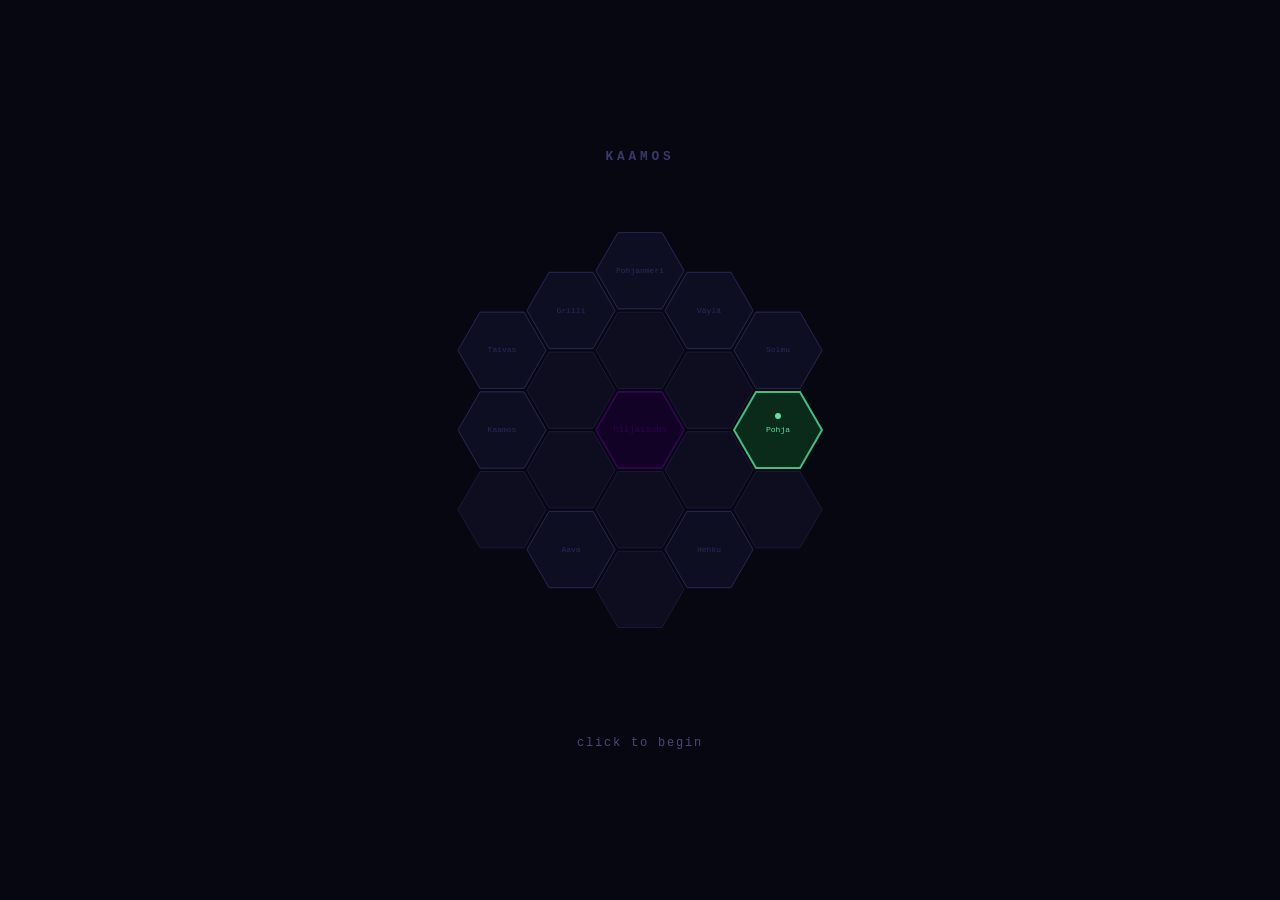
==== mvp.html @ 382fee03 "z80 wtf" ====
<!DOCTYPE html>
<html lang="en">
<head>
<meta charset="UTF-8">
<meta name="viewport" content="width=device-width, initial-scale=1.0">
<title>Kaamos — MVP</title>
<style>
  * { box-sizing: border-box; margin: 0; padding: 0; }

  body {
    background: #070711;
    color: #a0a0c0;
    font-family: 'Courier New', monospace;
    display: flex;
    flex-direction: column;
    align-items: center;
    justify-content: center;
    min-height: 100vh;
    gap: 1rem;
    padding: 1rem;
  }

  h1 {
    color: #3a3a6a;
    font-size: 0.8rem;
    letter-spacing: 0.3em;
    text-transform: uppercase;
  }

  canvas {
    display: block;
    cursor: pointer;
  }

  canvas.watching {
    cursor: default;
  }

  #status {
    font-size: 0.75rem;
    color: #4a4a7a;
    letter-spacing: 0.15em;
    min-height: 1.2em;
    text-align: center;
  }

  #sequence-display {
    display: flex;
    gap: 0.4rem;
    min-height: 1.5rem;
    align-items: center;
  }

  .token {
    width: 10px;
    height: 10px;
    border-radius: 50%;
    background: #2a2a5a;
    border: 1px solid #3a3a7a;
  }

  .token.lit {
    background: #6060ff;
    border-color: #8080ff;
    box-shadow: 0 0 6px #6060ff;
  }
</style>
</head>
<body>

<h1>kaamos</h1>
<canvas id="grid" width="500" height="500"></canvas>
<div id="sequence-display"></div>
<div id="status">initializing</div>

<script>
// ─── HEX MATH (cube coordinates) ───────────────────────────────────────────

const HEX_DIRECTIONS = [
  {q:1,r:-1,s:0}, {q:1,r:0,s:-1}, {q:0,r:1,s:-1},
  {q:-1,r:1,s:0}, {q:-1,r:0,s:1}, {q:0,r:-1,s:1}
];

function hexAdd(a, b) { return {q:a.q+b.q, r:a.r+b.r, s:a.s+b.s}; }
function hexDistance(a, b) {
  return Math.max(Math.abs(a.q-b.q), Math.abs(a.r-b.r), Math.abs(a.s-b.s));
}
function hexKey(h) { return `${h.q},${h.r},${h.s}`; }

// cube → pixel (flat-top)
function hexToPixel(h, size, origin) {
  const x = size * (3/2 * h.q);
  const y = size * (Math.sqrt(3)/2 * h.q + Math.sqrt(3) * h.r);
  return { x: origin.x + x, y: origin.y + y };
}

// pixel → cube (flat-top)
function pixelToHex(px, py, size, origin) {
  const x = (px - origin.x) / size;
  const y = (py - origin.y) / size;
  const q = (2/3) * x;
  const r = (-1/3) * x + (Math.sqrt(3)/3) * y;
  const s = -q - r;
  return hexRound({q, r, s});
}

function hexRound(h) {
  let q = Math.round(h.q), r = Math.round(h.r), s = Math.round(h.s);
  const dq = Math.abs(q - h.q), dr = Math.abs(r - h.r), ds = Math.abs(s - h.s);
  if (dq > dr && dq > ds) q = -r - s;
  else if (dr > ds) r = -q - s;
  else s = -q - r;
  return {q, r, s};
}

function hexNeighbors(h) {
  return HEX_DIRECTIONS.map(d => hexAdd(h, d));
}

// ─── PATHFINDING (BFS) ─────────────────────────────────────────────────────

function bfsPath(start, end, validHexes) {
  const startKey = hexKey(start);
  const endKey = hexKey(end);
  if (startKey === endKey) return [start];

  const queue = [[start]];
  const visited = new Set([startKey]);

  while (queue.length > 0) {
    const path = queue.shift();
    const current = path[path.length - 1];
    for (const neighbor of hexNeighbors(current)) {
      const nKey = hexKey(neighbor);
      if (nKey === endKey) return [...path, neighbor];
      if (!visited.has(nKey) && validHexes.has(nKey)) {
        visited.add(nKey);
        queue.push([...path, neighbor]);
      }
    }
  }
  return [start, end]; // fallback — direct if grid fails
}

// ─── MAP DEFINITION ────────────────────────────────────────────────────────

// Hiljaisuus at center (0,0,0)
// Stations within radius 2
const HILJAISUUS = {q:0, r:0, s:0};

const STATION_NAMES = [
  'Pohja', 'Väylä', 'Grilli', 'Kaamos', 'Aava', 'Hehku',
  'Solmu', 'Pohjanmeri', 'Taivas'
];

// Place stations at specific hexes around center
const STATION_HEXES = [
  {q:2,  r:-1, s:-1},
  {q:1,  r:-2, s:1},
  {q:-1, r:-1, s:2},
  {q:-2, r:1,  s:1},
  {q:-1, r:2,  s:-1},
  {q:1,  r:1,  s:-2},
  {q:2,  r:-2, s:0},
  {q:0,  r:-2, s:2},
  {q:-2, r:0,  s:2},
];

// Build station map
const stations = {};
STATION_HEXES.forEach((hex, i) => {
  const key = hexKey(hex);
  stations[key] = {
    hex,
    name: STATION_NAMES[i],
    index: i
  };
});

const stationList = Object.values(stations);

// All hexes to render (stations + boss + filler ring)
const allHexes = new Set();
allHexes.add(hexKey(HILJAISUUS));
stationList.forEach(s => allHexes.add(hexKey(s.hex)));

// Add intermediate hexes for visual density (radius 2 grid)
for (let q = -2; q <= 2; q++) {
  for (let r = -2; r <= 2; r++) {
    const s = -q - r;
    if (Math.abs(s) <= 2) allHexes.add(hexKey({q,r,s}));
  }
}

// ─── STATE ─────────────────────────────────────────────────────────────────

const STATE = {
  phase: 'idle',          // idle | boss_pointing | player_input | result
  bossSequence: [],       // array of station indices the boss is showing
  bossStep: 0,            // current step in boss animation
  highlightedHex: null,   // currently lit hex (boss animation)
  pathTrail: [],          // accumulated hex traces (q,r,s) for spirograph
  tokens: [],             // earned tokens
};

// Player hex (starts at a random station)
let playerStation = stationList[Math.floor(Math.random() * stationList.length)];

// ─── CANVAS ────────────────────────────────────────────────────────────────

const canvas = document.getElementById('grid');
const ctx = canvas.getContext('2d');
const W = canvas.width, H = canvas.height;
const ORIGIN = { x: W/2, y: H/2 };
const HEX_SIZE = 46;

// ─── DRAW ──────────────────────────────────────────────────────────────────

function hexCorners(center, size) {
  const corners = [];
  for (let i = 0; i < 6; i++) {
    const angle = Math.PI / 180 * (60 * i); // flat-top
    corners.push({
      x: center.x + size * Math.cos(angle),
      y: center.y + size * Math.sin(angle)
    });
  }
  return corners;
}

function drawHex(hex, opts = {}) {
  const center = hexToPixel(hex, HEX_SIZE, ORIGIN);
  const corners = hexCorners(center, HEX_SIZE - 2);

  ctx.beginPath();
  ctx.moveTo(corners[0].x, corners[0].y);
  for (let i = 1; i < 6; i++) ctx.lineTo(corners[i].x, corners[i].y);
  ctx.closePath();

  ctx.fillStyle = opts.fill || '#0d0d1f';
  ctx.fill();
  ctx.strokeStyle = opts.stroke || '#1a1a3a';
  ctx.lineWidth = opts.lineWidth || 1;
  ctx.stroke();
}

function drawTrail() {
  if (STATE.pathTrail.length < 2) return;
  ctx.save();
  for (let i = 1; i < STATE.pathTrail.length; i++) {
    const a = hexToPixel(STATE.pathTrail[i-1], HEX_SIZE, ORIGIN);
    const b = hexToPixel(STATE.pathTrail[i], HEX_SIZE, ORIGIN);
    const alpha = Math.min(1, 0.1 + (i / STATE.pathTrail.length) * 0.5);
    ctx.strokeStyle = `rgba(60, 60, 180, ${alpha})`;
    ctx.lineWidth = 1.5;
    ctx.beginPath();
    ctx.moveTo(a.x, a.y);
    ctx.lineTo(b.x, b.y);
    ctx.stroke();
  }
  ctx.restore();
}

function render() {
  ctx.clearRect(0, 0, W, H);

  // Draw all background hexes
  allHexes.forEach(key => {
    const parts = key.split(',').map(Number);
    const hex = {q:parts[0], r:parts[1], s:parts[2]};
    drawHex(hex);
  });

  // Draw trail
  drawTrail();

  // Draw Hiljaisuus (boss hex)
  const bossPulse = 0.5 + 0.5 * Math.sin(Date.now() / 800);
  drawHex(HILJAISUUS, {
    fill: `rgba(20, 0, 40, ${0.8 + bossPulse * 0.2})`,
    stroke: `rgba(80, 0, 120, ${0.4 + bossPulse * 0.6})`,
    lineWidth: 2
  });

  // Boss label
  const bossCenter = hexToPixel(HILJAISUUS, HEX_SIZE, ORIGIN);
  ctx.fillStyle = `rgba(100, 0, 160, ${0.3 + bossPulse * 0.5})`;
  ctx.font = '9px Courier New';
  ctx.textAlign = 'center';
  ctx.textBaseline = 'middle';
  ctx.fillText('hiljaisuus', bossCenter.x, bossCenter.y);

  // Draw stations
  stationList.forEach(s => {
    const isHighlighted = STATE.highlightedHex &&
      hexKey(STATE.highlightedHex) === hexKey(s.hex);
    const isPlayer = hexKey(playerStation.hex) === hexKey(s.hex);

    let fill = '#0e0e22';
    let stroke = '#252550';
    let labelColor = '#2a2a5a';

    if (isHighlighted) {
      // Boss pointing — violet. Means: watch, not click.
      fill = '#1a0a30';
      stroke = '#9040c0';
      labelColor = '#c080ff';
    }
    if (isPlayer) {
      fill = '#0a2a1a';
      stroke = '#40c080';
      labelColor = '#60e0a0';
    }
    if (isHighlighted && isPlayer) {
      fill = '#1a0a30';
      stroke = '#9040c0';
      labelColor = '#c080ff';
    }

    drawHex(s.hex, { fill, stroke, lineWidth: isHighlighted || isPlayer ? 2 : 1 });

    const center = hexToPixel(s.hex, HEX_SIZE, ORIGIN);
    ctx.fillStyle = labelColor;
    ctx.font = '8px Courier New';
    ctx.textAlign = 'center';
    ctx.textBaseline = 'middle';
    ctx.fillText(s.name, center.x, center.y);

    // Player dot
    if (isPlayer) {
      ctx.beginPath();
      ctx.arc(center.x, center.y - 14, 3, 0, Math.PI * 2);
      ctx.fillStyle = '#60e0a0';
      ctx.fill();
    }
  });
}

// ─── SEQUENCE DISPLAY ──────────────────────────────────────────────────────

function updateSequenceDisplay() {
  const el = document.getElementById('sequence-display');
  el.innerHTML = '';
  STATE.bossSequence.forEach((_, i) => {
    const dot = document.createElement('div');
    dot.className = 'token' + (i < STATE.bossStep ? ' lit' : '');
    el.appendChild(dot);
  });
}

// ─── STATUS ────────────────────────────────────────────────────────────────

function setStatus(msg) {
  document.getElementById('status').textContent = msg;
}

// ─── BOSS SEQUENCE GENERATION ──────────────────────────────────────────────

function generateSequence(length) {
  const seq = [];
  let last = -1;
  for (let i = 0; i < length; i++) {
    let pick;
    do { pick = Math.floor(Math.random() * stationList.length); }
    while (pick === last);
    seq.push(pick);
    last = pick;
  }
  return seq;
}

// ─── BOSS ANIMATION ────────────────────────────────────────────────────────

function runBossSequence() {
  STATE.phase = 'boss_pointing';
  STATE.bossStep = 0;
  canvas.classList.add('watching');
  setStatus('watch — the silence speaks');

  // Build the full path: Hiljaisuus → station[0] → station[1] → ...
  // Each leg is a BFS path through the hex grid.
  const legs = [];
  let cursor = HILJAISUUS;
  for (const stationIdx of STATE.bossSequence) {
    const dest = stationList[stationIdx].hex;
    const leg = bfsPath(cursor, dest, allHexes);
    legs.push({ stationIdx, path: leg });
    cursor = dest;
  }

  // Flatten into a sequence of { hex, isStation, stationIdx } steps
  const steps = [];
  legs.forEach(({ stationIdx, path }) => {
    path.forEach((hex, i) => {
      const atDest = i === path.length - 1;
      steps.push({ hex, isStation: atDest, stationIdx: atDest ? stationIdx : null });
    });
  });

  let stepIdx = 0;

  const advance = () => {
    if (stepIdx >= steps.length) {
      STATE.highlightedHex = null;
      STATE.bossStep = STATE.bossSequence.length; // mark all shown
      STATE.phase = 'player_input';
      canvas.classList.remove('watching');
      setStatus('your turn — click stations in order');
      STATE.bossStep = 0;
      updateSequenceDisplay();
      return;
    }

    const { hex, isStation, stationIdx } = steps[stepIdx];
    STATE.highlightedHex = hex;
    STATE.pathTrail.push({...hex});

    if (isStation) {
      STATE.bossStep++;
      updateSequenceDisplay();
      // Pause longer at station destinations so player can register them
      stepIdx++;
      setTimeout(() => {
        STATE.highlightedHex = null;
        setTimeout(advance, 200);
      }, 600);
    } else {
      // Brief flash on transit hexes
      stepIdx++;
      setTimeout(() => {
        STATE.highlightedHex = null;
        setTimeout(advance, 60);
      }, 180);
    }
  };

  setTimeout(advance, 600);
}

// ─── PLAYER INPUT ──────────────────────────────────────────────────────────

let playerInputStep = 0;

canvas.addEventListener('click', e => {
  if (STATE.phase !== 'player_input') return;

  const rect = canvas.getBoundingClientRect();
  const px = (e.clientX - rect.left) * (W / rect.width);
  const py = (e.clientY - rect.top) * (H / rect.height);
  const clicked = pixelToHex(px, py, HEX_SIZE, ORIGIN);
  const key = hexKey(clicked);

  if (stations[key]) {
    const stationIdx = stations[key].index;
    const expected = STATE.bossSequence[playerInputStep];

    if (stationIdx === expected) {
      playerStation = stationList[stationIdx];
      playerInputStep++;
      STATE.highlightedHex = clicked;
      setTimeout(() => { STATE.highlightedHex = null; }, 300);

      if (playerInputStep >= STATE.bossSequence.length) {
        playerInputStep = 0;
        STATE.phase = 'result';

        // Earn token
        STATE.tokens.push(STATE.bossSequence.slice());
        setStatus(`sequence complete — token earned (${STATE.tokens.length} total)`);

        setTimeout(nextRound, 1800);
      }
    } else {
      // Wrong
      playerInputStep = 0;
      STATE.phase = 'result';
      setStatus('wrong station — the silence resets');
      setTimeout(nextRound, 1500);
    }
  }
});

// ─── ROUNDS ────────────────────────────────────────────────────────────────

let roundNumber = 0;

function nextRound() {
  roundNumber++;
  const length = Math.min(roundNumber + 1, 8);
  STATE.bossSequence = generateSequence(length);
  STATE.bossStep = 0;
  updateSequenceDisplay();
  runBossSequence();
}

// ─── LOOP ──────────────────────────────────────────────────────────────────

function loop() {
  render();
  requestAnimationFrame(loop);
}

// ─── INIT ──────────────────────────────────────────────────────────────────

setStatus('click to begin');
STATE.phase = 'idle';
loop();

canvas.addEventListener('click', function startOnce() {
  if (STATE.phase === 'idle') {
    canvas.removeEventListener('click', startOnce);
    nextRound();
  }
}, { once: false });

</script>
</body>
</html>
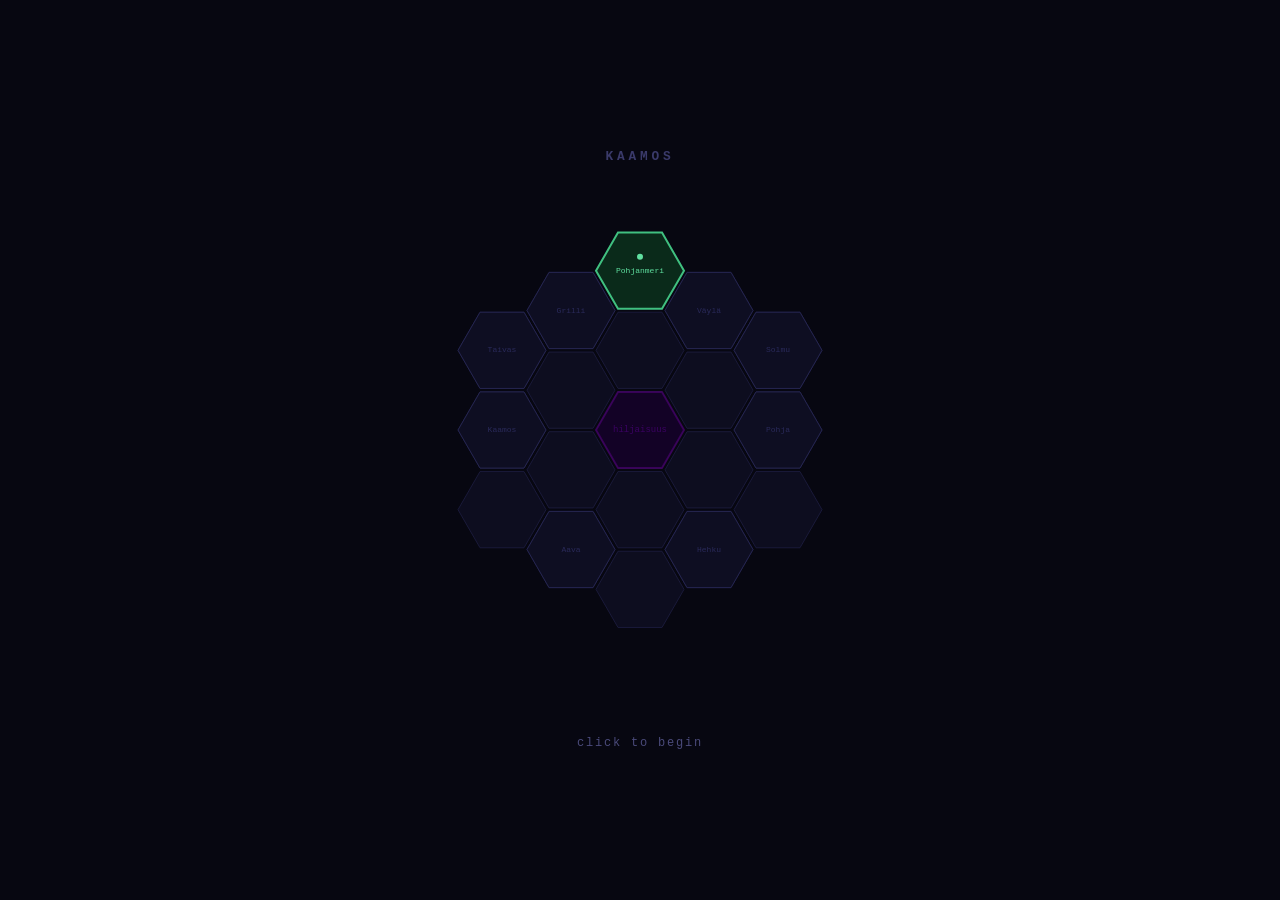
==== commit c28247cd: "os9 notes" ====
--- a/mvp.html
+++ b/mvp.html
@@ -1,518 +1,518 @@
-<!DOCTYPE html>
-<html lang="en">
-<head>
-<meta charset="UTF-8">
-<meta name="viewport" content="width=device-width, initial-scale=1.0">
-<title>Kaamos — MVP</title>
-<style>
-  * { box-sizing: border-box; margin: 0; padding: 0; }
-
-  body {
-    background: #070711;
-    color: #a0a0c0;
-    font-family: 'Courier New', monospace;
-    display: flex;
-    flex-direction: column;
-    align-items: center;
-    justify-content: center;
-    min-height: 100vh;
-    gap: 1rem;
-    padding: 1rem;
-  }
-
-  h1 {
-    color: #3a3a6a;
-    font-size: 0.8rem;
-    letter-spacing: 0.3em;
-    text-transform: uppercase;
-  }
-
-  canvas {
-    display: block;
-    cursor: pointer;
-  }
-
-  canvas.watching {
-    cursor: default;
-  }
-
-  #status {
-    font-size: 0.75rem;
-    color: #4a4a7a;
-    letter-spacing: 0.15em;
-    min-height: 1.2em;
-    text-align: center;
-  }
-
-  #sequence-display {
-    display: flex;
-    gap: 0.4rem;
-    min-height: 1.5rem;
-    align-items: center;
-  }
-
-  .token {
-    width: 10px;
-    height: 10px;
-    border-radius: 50%;
-    background: #2a2a5a;
-    border: 1px solid #3a3a7a;
-  }
-
-  .token.lit {
-    background: #6060ff;
-    border-color: #8080ff;
-    box-shadow: 0 0 6px #6060ff;
-  }
-</style>
-</head>
-<body>
-
-<h1>kaamos</h1>
-<canvas id="grid" width="500" height="500"></canvas>
-<div id="sequence-display"></div>
-<div id="status">initializing</div>
-
-<script>
-// ─── HEX MATH (cube coordinates) ───────────────────────────────────────────
-
-const HEX_DIRECTIONS = [
-  {q:1,r:-1,s:0}, {q:1,r:0,s:-1}, {q:0,r:1,s:-1},
-  {q:-1,r:1,s:0}, {q:-1,r:0,s:1}, {q:0,r:-1,s:1}
-];
-
-function hexAdd(a, b) { return {q:a.q+b.q, r:a.r+b.r, s:a.s+b.s}; }
-function hexDistance(a, b) {
-  return Math.max(Math.abs(a.q-b.q), Math.abs(a.r-b.r), Math.abs(a.s-b.s));
-}
-function hexKey(h) { return `${h.q},${h.r},${h.s}`; }
-
-// cube → pixel (flat-top)
-function hexToPixel(h, size, origin) {
-  const x = size * (3/2 * h.q);
-  const y = size * (Math.sqrt(3)/2 * h.q + Math.sqrt(3) * h.r);
-  return { x: origin.x + x, y: origin.y + y };
-}
-
-// pixel → cube (flat-top)
-function pixelToHex(px, py, size, origin) {
-  const x = (px - origin.x) / size;
-  const y = (py - origin.y) / size;
-  const q = (2/3) * x;
-  const r = (-1/3) * x + (Math.sqrt(3)/3) * y;
-  const s = -q - r;
-  return hexRound({q, r, s});
-}
-
-function hexRound(h) {
-  let q = Math.round(h.q), r = Math.round(h.r), s = Math.round(h.s);
-  const dq = Math.abs(q - h.q), dr = Math.abs(r - h.r), ds = Math.abs(s - h.s);
-  if (dq > dr && dq > ds) q = -r - s;
-  else if (dr > ds) r = -q - s;
-  else s = -q - r;
-  return {q, r, s};
-}
-
-function hexNeighbors(h) {
-  return HEX_DIRECTIONS.map(d => hexAdd(h, d));
-}
-
-// ─── PATHFINDING (BFS) ─────────────────────────────────────────────────────
-
-function bfsPath(start, end, validHexes) {
-  const startKey = hexKey(start);
-  const endKey = hexKey(end);
-  if (startKey === endKey) return [start];
-
-  const queue = [[start]];
-  const visited = new Set([startKey]);
-
-  while (queue.length > 0) {
-    const path = queue.shift();
-    const current = path[path.length - 1];
-    for (const neighbor of hexNeighbors(current)) {
-      const nKey = hexKey(neighbor);
-      if (nKey === endKey) return [...path, neighbor];
-      if (!visited.has(nKey) && validHexes.has(nKey)) {
-        visited.add(nKey);
-        queue.push([...path, neighbor]);
-      }
-    }
-  }
-  return [start, end]; // fallback — direct if grid fails
-}
-
-// ─── MAP DEFINITION ────────────────────────────────────────────────────────
-
-// Hiljaisuus at center (0,0,0)
-// Stations within radius 2
-const HILJAISUUS = {q:0, r:0, s:0};
-
-const STATION_NAMES = [
-  'Pohja', 'Väylä', 'Grilli', 'Kaamos', 'Aava', 'Hehku',
-  'Solmu', 'Pohjanmeri', 'Taivas'
-];
-
-// Place stations at specific hexes around center
-const STATION_HEXES = [
-  {q:2,  r:-1, s:-1},
-  {q:1,  r:-2, s:1},
-  {q:-1, r:-1, s:2},
-  {q:-2, r:1,  s:1},
-  {q:-1, r:2,  s:-1},
-  {q:1,  r:1,  s:-2},
-  {q:2,  r:-2, s:0},
-  {q:0,  r:-2, s:2},
-  {q:-2, r:0,  s:2},
-];
-
-// Build station map
-const stations = {};
-STATION_HEXES.forEach((hex, i) => {
-  const key = hexKey(hex);
-  stations[key] = {
-    hex,
-    name: STATION_NAMES[i],
-    index: i
-  };
-});
-
-const stationList = Object.values(stations);
-
-// All hexes to render (stations + boss + filler ring)
-const allHexes = new Set();
-allHexes.add(hexKey(HILJAISUUS));
-stationList.forEach(s => allHexes.add(hexKey(s.hex)));
-
-// Add intermediate hexes for visual density (radius 2 grid)
-for (let q = -2; q <= 2; q++) {
-  for (let r = -2; r <= 2; r++) {
-    const s = -q - r;
-    if (Math.abs(s) <= 2) allHexes.add(hexKey({q,r,s}));
-  }
-}
-
-// ─── STATE ─────────────────────────────────────────────────────────────────
-
-const STATE = {
-  phase: 'idle',          // idle | boss_pointing | player_input | result
-  bossSequence: [],       // array of station indices the boss is showing
-  bossStep: 0,            // current step in boss animation
-  highlightedHex: null,   // currently lit hex (boss animation)
-  pathTrail: [],          // accumulated hex traces (q,r,s) for spirograph
-  tokens: [],             // earned tokens
-};
-
-// Player hex (starts at a random station)
-let playerStation = stationList[Math.floor(Math.random() * stationList.length)];
-
-// ─── CANVAS ────────────────────────────────────────────────────────────────
-
-const canvas = document.getElementById('grid');
-const ctx = canvas.getContext('2d');
-const W = canvas.width, H = canvas.height;
-const ORIGIN = { x: W/2, y: H/2 };
-const HEX_SIZE = 46;
-
-// ─── DRAW ──────────────────────────────────────────────────────────────────
-
-function hexCorners(center, size) {
-  const corners = [];
-  for (let i = 0; i < 6; i++) {
-    const angle = Math.PI / 180 * (60 * i); // flat-top
-    corners.push({
-      x: center.x + size * Math.cos(angle),
-      y: center.y + size * Math.sin(angle)
-    });
-  }
-  return corners;
-}
-
-function drawHex(hex, opts = {}) {
-  const center = hexToPixel(hex, HEX_SIZE, ORIGIN);
-  const corners = hexCorners(center, HEX_SIZE - 2);
-
-  ctx.beginPath();
-  ctx.moveTo(corners[0].x, corners[0].y);
-  for (let i = 1; i < 6; i++) ctx.lineTo(corners[i].x, corners[i].y);
-  ctx.closePath();
-
-  ctx.fillStyle = opts.fill || '#0d0d1f';
-  ctx.fill();
-  ctx.strokeStyle = opts.stroke || '#1a1a3a';
-  ctx.lineWidth = opts.lineWidth || 1;
-  ctx.stroke();
-}
-
-function drawTrail() {
-  if (STATE.pathTrail.length < 2) return;
-  ctx.save();
-  for (let i = 1; i < STATE.pathTrail.length; i++) {
-    const a = hexToPixel(STATE.pathTrail[i-1], HEX_SIZE, ORIGIN);
-    const b = hexToPixel(STATE.pathTrail[i], HEX_SIZE, ORIGIN);
-    const alpha = Math.min(1, 0.1 + (i / STATE.pathTrail.length) * 0.5);
-    ctx.strokeStyle = `rgba(60, 60, 180, ${alpha})`;
-    ctx.lineWidth = 1.5;
-    ctx.beginPath();
-    ctx.moveTo(a.x, a.y);
-    ctx.lineTo(b.x, b.y);
-    ctx.stroke();
-  }
-  ctx.restore();
-}
-
-function render() {
-  ctx.clearRect(0, 0, W, H);
-
-  // Draw all background hexes
-  allHexes.forEach(key => {
-    const parts = key.split(',').map(Number);
-    const hex = {q:parts[0], r:parts[1], s:parts[2]};
-    drawHex(hex);
-  });
-
-  // Draw trail
-  drawTrail();
-
-  // Draw Hiljaisuus (boss hex)
-  const bossPulse = 0.5 + 0.5 * Math.sin(Date.now() / 800);
-  drawHex(HILJAISUUS, {
-    fill: `rgba(20, 0, 40, ${0.8 + bossPulse * 0.2})`,
-    stroke: `rgba(80, 0, 120, ${0.4 + bossPulse * 0.6})`,
-    lineWidth: 2
-  });
-
-  // Boss label
-  const bossCenter = hexToPixel(HILJAISUUS, HEX_SIZE, ORIGIN);
-  ctx.fillStyle = `rgba(100, 0, 160, ${0.3 + bossPulse * 0.5})`;
-  ctx.font = '9px Courier New';
-  ctx.textAlign = 'center';
-  ctx.textBaseline = 'middle';
-  ctx.fillText('hiljaisuus', bossCenter.x, bossCenter.y);
-
-  // Draw stations
-  stationList.forEach(s => {
-    const isHighlighted = STATE.highlightedHex &&
-      hexKey(STATE.highlightedHex) === hexKey(s.hex);
-    const isPlayer = hexKey(playerStation.hex) === hexKey(s.hex);
-
-    let fill = '#0e0e22';
-    let stroke = '#252550';
-    let labelColor = '#2a2a5a';
-
-    if (isHighlighted) {
-      // Boss pointing — violet. Means: watch, not click.
-      fill = '#1a0a30';
-      stroke = '#9040c0';
-      labelColor = '#c080ff';
-    }
-    if (isPlayer) {
-      fill = '#0a2a1a';
-      stroke = '#40c080';
-      labelColor = '#60e0a0';
-    }
-    if (isHighlighted && isPlayer) {
-      fill = '#1a0a30';
-      stroke = '#9040c0';
-      labelColor = '#c080ff';
-    }
-
-    drawHex(s.hex, { fill, stroke, lineWidth: isHighlighted || isPlayer ? 2 : 1 });
-
-    const center = hexToPixel(s.hex, HEX_SIZE, ORIGIN);
-    ctx.fillStyle = labelColor;
-    ctx.font = '8px Courier New';
-    ctx.textAlign = 'center';
-    ctx.textBaseline = 'middle';
-    ctx.fillText(s.name, center.x, center.y);
-
-    // Player dot
-    if (isPlayer) {
-      ctx.beginPath();
-      ctx.arc(center.x, center.y - 14, 3, 0, Math.PI * 2);
-      ctx.fillStyle = '#60e0a0';
-      ctx.fill();
-    }
-  });
-}
-
-// ─── SEQUENCE DISPLAY ──────────────────────────────────────────────────────
-
-function updateSequenceDisplay() {
-  const el = document.getElementById('sequence-display');
-  el.innerHTML = '';
-  STATE.bossSequence.forEach((_, i) => {
-    const dot = document.createElement('div');
-    dot.className = 'token' + (i < STATE.bossStep ? ' lit' : '');
-    el.appendChild(dot);
-  });
-}
-
-// ─── STATUS ────────────────────────────────────────────────────────────────
-
-function setStatus(msg) {
-  document.getElementById('status').textContent = msg;
-}
-
-// ─── BOSS SEQUENCE GENERATION ──────────────────────────────────────────────
-
-function generateSequence(length) {
-  const seq = [];
-  let last = -1;
-  for (let i = 0; i < length; i++) {
-    let pick;
-    do { pick = Math.floor(Math.random() * stationList.length); }
-    while (pick === last);
-    seq.push(pick);
-    last = pick;
-  }
-  return seq;
-}
-
-// ─── BOSS ANIMATION ────────────────────────────────────────────────────────
-
-function runBossSequence() {
-  STATE.phase = 'boss_pointing';
-  STATE.bossStep = 0;
-  canvas.classList.add('watching');
-  setStatus('watch — the silence speaks');
-
-  // Build the full path: Hiljaisuus → station[0] → station[1] → ...
-  // Each leg is a BFS path through the hex grid.
-  const legs = [];
-  let cursor = HILJAISUUS;
-  for (const stationIdx of STATE.bossSequence) {
-    const dest = stationList[stationIdx].hex;
-    const leg = bfsPath(cursor, dest, allHexes);
-    legs.push({ stationIdx, path: leg });
-    cursor = dest;
-  }
-
-  // Flatten into a sequence of { hex, isStation, stationIdx } steps
-  const steps = [];
-  legs.forEach(({ stationIdx, path }) => {
-    path.forEach((hex, i) => {
-      const atDest = i === path.length - 1;
-      steps.push({ hex, isStation: atDest, stationIdx: atDest ? stationIdx : null });
-    });
-  });
-
-  let stepIdx = 0;
-
-  const advance = () => {
-    if (stepIdx >= steps.length) {
-      STATE.highlightedHex = null;
-      STATE.bossStep = STATE.bossSequence.length; // mark all shown
-      STATE.phase = 'player_input';
-      canvas.classList.remove('watching');
-      setStatus('your turn — click stations in order');
-      STATE.bossStep = 0;
-      updateSequenceDisplay();
-      return;
-    }
-
-    const { hex, isStation, stationIdx } = steps[stepIdx];
-    STATE.highlightedHex = hex;
-    STATE.pathTrail.push({...hex});
-
-    if (isStation) {
-      STATE.bossStep++;
-      updateSequenceDisplay();
-      // Pause longer at station destinations so player can register them
-      stepIdx++;
-      setTimeout(() => {
-        STATE.highlightedHex = null;
-        setTimeout(advance, 200);
-      }, 600);
-    } else {
-      // Brief flash on transit hexes
-      stepIdx++;
-      setTimeout(() => {
-        STATE.highlightedHex = null;
-        setTimeout(advance, 60);
-      }, 180);
-    }
-  };
-
-  setTimeout(advance, 600);
-}
-
-// ─── PLAYER INPUT ──────────────────────────────────────────────────────────
-
-let playerInputStep = 0;
-
-canvas.addEventListener('click', e => {
-  if (STATE.phase !== 'player_input') return;
-
-  const rect = canvas.getBoundingClientRect();
-  const px = (e.clientX - rect.left) * (W / rect.width);
-  const py = (e.clientY - rect.top) * (H / rect.height);
-  const clicked = pixelToHex(px, py, HEX_SIZE, ORIGIN);
-  const key = hexKey(clicked);
-
-  if (stations[key]) {
-    const stationIdx = stations[key].index;
-    const expected = STATE.bossSequence[playerInputStep];
-
-    if (stationIdx === expected) {
-      playerStation = stationList[stationIdx];
-      playerInputStep++;
-      STATE.highlightedHex = clicked;
-      setTimeout(() => { STATE.highlightedHex = null; }, 300);
-
-      if (playerInputStep >= STATE.bossSequence.length) {
-        playerInputStep = 0;
-        STATE.phase = 'result';
-
-        // Earn token
-        STATE.tokens.push(STATE.bossSequence.slice());
-        setStatus(`sequence complete — token earned (${STATE.tokens.length} total)`);
-
-        setTimeout(nextRound, 1800);
-      }
-    } else {
-      // Wrong
-      playerInputStep = 0;
-      STATE.phase = 'result';
-      setStatus('wrong station — the silence resets');
-      setTimeout(nextRound, 1500);
-    }
-  }
-});
-
-// ─── ROUNDS ────────────────────────────────────────────────────────────────
-
-let roundNumber = 0;
-
-function nextRound() {
-  roundNumber++;
-  const length = Math.min(roundNumber + 1, 8);
-  STATE.bossSequence = generateSequence(length);
-  STATE.bossStep = 0;
-  updateSequenceDisplay();
-  runBossSequence();
-}
-
-// ─── LOOP ──────────────────────────────────────────────────────────────────
-
-function loop() {
-  render();
-  requestAnimationFrame(loop);
-}
-
-// ─── INIT ──────────────────────────────────────────────────────────────────
-
-setStatus('click to begin');
-STATE.phase = 'idle';
-loop();
-
-canvas.addEventListener('click', function startOnce() {
-  if (STATE.phase === 'idle') {
-    canvas.removeEventListener('click', startOnce);
-    nextRound();
-  }
-}, { once: false });
-
-</script>
-</body>
-</html>
+<!DOCTYPE html>
+<html lang="en">
+<head>
+<meta charset="UTF-8">
+<meta name="viewport" content="width=device-width, initial-scale=1.0">
+<title>Kaamos — MVP</title>
+<style>
+  * { box-sizing: border-box; margin: 0; padding: 0; }
+
+  body {
+    background: #070711;
+    color: #a0a0c0;
+    font-family: 'Courier New', monospace;
+    display: flex;
+    flex-direction: column;
+    align-items: center;
+    justify-content: center;
+    min-height: 100vh;
+    gap: 1rem;
+    padding: 1rem;
+  }
+
+  h1 {
+    color: #3a3a6a;
+    font-size: 0.8rem;
+    letter-spacing: 0.3em;
+    text-transform: uppercase;
+  }
+
+  canvas {
+    display: block;
+    cursor: pointer;
+  }
+
+  canvas.watching {
+    cursor: default;
+  }
+
+  #status {
+    font-size: 0.75rem;
+    color: #4a4a7a;
+    letter-spacing: 0.15em;
+    min-height: 1.2em;
+    text-align: center;
+  }
+
+  #sequence-display {
+    display: flex;
+    gap: 0.4rem;
+    min-height: 1.5rem;
+    align-items: center;
+  }
+
+  .token {
+    width: 10px;
+    height: 10px;
+    border-radius: 50%;
+    background: #2a2a5a;
+    border: 1px solid #3a3a7a;
+  }
+
+  .token.lit {
+    background: #6060ff;
+    border-color: #8080ff;
+    box-shadow: 0 0 6px #6060ff;
+  }
+</style>
+</head>
+<body>
+
+<h1>kaamos</h1>
+<canvas id="grid" width="500" height="500"></canvas>
+<div id="sequence-display"></div>
+<div id="status">initializing</div>
+
+<script>
+// ─── HEX MATH (cube coordinates) ───────────────────────────────────────────
+
+const HEX_DIRECTIONS = [
+  {q:1,r:-1,s:0}, {q:1,r:0,s:-1}, {q:0,r:1,s:-1},
+  {q:-1,r:1,s:0}, {q:-1,r:0,s:1}, {q:0,r:-1,s:1}
+];
+
+function hexAdd(a, b) { return {q:a.q+b.q, r:a.r+b.r, s:a.s+b.s}; }
+function hexDistance(a, b) {
+  return Math.max(Math.abs(a.q-b.q), Math.abs(a.r-b.r), Math.abs(a.s-b.s));
+}
+function hexKey(h) { return `${h.q},${h.r},${h.s}`; }
+
+// cube → pixel (flat-top)
+function hexToPixel(h, size, origin) {
+  const x = size * (3/2 * h.q);
+  const y = size * (Math.sqrt(3)/2 * h.q + Math.sqrt(3) * h.r);
+  return { x: origin.x + x, y: origin.y + y };
+}
+
+// pixel → cube (flat-top)
+function pixelToHex(px, py, size, origin) {
+  const x = (px - origin.x) / size;
+  const y = (py - origin.y) / size;
+  const q = (2/3) * x;
+  const r = (-1/3) * x + (Math.sqrt(3)/3) * y;
+  const s = -q - r;
+  return hexRound({q, r, s});
+}
+
+function hexRound(h) {
+  let q = Math.round(h.q), r = Math.round(h.r), s = Math.round(h.s);
+  const dq = Math.abs(q - h.q), dr = Math.abs(r - h.r), ds = Math.abs(s - h.s);
+  if (dq > dr && dq > ds) q = -r - s;
+  else if (dr > ds) r = -q - s;
+  else s = -q - r;
+  return {q, r, s};
+}
+
+function hexNeighbors(h) {
+  return HEX_DIRECTIONS.map(d => hexAdd(h, d));
+}
+
+// ─── PATHFINDING (BFS) ─────────────────────────────────────────────────────
+
+function bfsPath(start, end, validHexes) {
+  const startKey = hexKey(start);
+  const endKey = hexKey(end);
+  if (startKey === endKey) return [start];
+
+  const queue = [[start]];
+  const visited = new Set([startKey]);
+
+  while (queue.length > 0) {
+    const path = queue.shift();
+    const current = path[path.length - 1];
+    for (const neighbor of hexNeighbors(current)) {
+      const nKey = hexKey(neighbor);
+      if (nKey === endKey) return [...path, neighbor];
+      if (!visited.has(nKey) && validHexes.has(nKey)) {
+        visited.add(nKey);
+        queue.push([...path, neighbor]);
+      }
+    }
+  }
+  return [start, end]; // fallback — direct if grid fails
+}
+
+// ─── MAP DEFINITION ────────────────────────────────────────────────────────
+
+// Hiljaisuus at center (0,0,0)
+// Stations within radius 2
+const HILJAISUUS = {q:0, r:0, s:0};
+
+const STATION_NAMES = [
+  'Pohja', 'Väylä', 'Grilli', 'Kaamos', 'Aava', 'Hehku',
+  'Solmu', 'Pohjanmeri', 'Taivas'
+];
+
+// Place stations at specific hexes around center
+const STATION_HEXES = [
+  {q:2,  r:-1, s:-1},
+  {q:1,  r:-2, s:1},
+  {q:-1, r:-1, s:2},
+  {q:-2, r:1,  s:1},
+  {q:-1, r:2,  s:-1},
+  {q:1,  r:1,  s:-2},
+  {q:2,  r:-2, s:0},
+  {q:0,  r:-2, s:2},
+  {q:-2, r:0,  s:2},
+];
+
+// Build station map
+const stations = {};
+STATION_HEXES.forEach((hex, i) => {
+  const key = hexKey(hex);
+  stations[key] = {
+    hex,
+    name: STATION_NAMES[i],
+    index: i
+  };
+});
+
+const stationList = Object.values(stations);
+
+// All hexes to render (stations + boss + filler ring)
+const allHexes = new Set();
+allHexes.add(hexKey(HILJAISUUS));
+stationList.forEach(s => allHexes.add(hexKey(s.hex)));
+
+// Add intermediate hexes for visual density (radius 2 grid)
+for (let q = -2; q <= 2; q++) {
+  for (let r = -2; r <= 2; r++) {
+    const s = -q - r;
+    if (Math.abs(s) <= 2) allHexes.add(hexKey({q,r,s}));
+  }
+}
+
+// ─── STATE ─────────────────────────────────────────────────────────────────
+
+const STATE = {
+  phase: 'idle',          // idle | boss_pointing | player_input | result
+  bossSequence: [],       // array of station indices the boss is showing
+  bossStep: 0,            // current step in boss animation
+  highlightedHex: null,   // currently lit hex (boss animation)
+  pathTrail: [],          // accumulated hex traces (q,r,s) for spirograph
+  tokens: [],             // earned tokens
+};
+
+// Player hex (starts at a random station)
+let playerStation = stationList[Math.floor(Math.random() * stationList.length)];
+
+// ─── CANVAS ────────────────────────────────────────────────────────────────
+
+const canvas = document.getElementById('grid');
+const ctx = canvas.getContext('2d');
+const W = canvas.width, H = canvas.height;
+const ORIGIN = { x: W/2, y: H/2 };
+const HEX_SIZE = 46;
+
+// ─── DRAW ──────────────────────────────────────────────────────────────────
+
+function hexCorners(center, size) {
+  const corners = [];
+  for (let i = 0; i < 6; i++) {
+    const angle = Math.PI / 180 * (60 * i); // flat-top
+    corners.push({
+      x: center.x + size * Math.cos(angle),
+      y: center.y + size * Math.sin(angle)
+    });
+  }
+  return corners;
+}
+
+function drawHex(hex, opts = {}) {
+  const center = hexToPixel(hex, HEX_SIZE, ORIGIN);
+  const corners = hexCorners(center, HEX_SIZE - 2);
+
+  ctx.beginPath();
+  ctx.moveTo(corners[0].x, corners[0].y);
+  for (let i = 1; i < 6; i++) ctx.lineTo(corners[i].x, corners[i].y);
+  ctx.closePath();
+
+  ctx.fillStyle = opts.fill || '#0d0d1f';
+  ctx.fill();
+  ctx.strokeStyle = opts.stroke || '#1a1a3a';
+  ctx.lineWidth = opts.lineWidth || 1;
+  ctx.stroke();
+}
+
+function drawTrail() {
+  if (STATE.pathTrail.length < 2) return;
+  ctx.save();
+  for (let i = 1; i < STATE.pathTrail.length; i++) {
+    const a = hexToPixel(STATE.pathTrail[i-1], HEX_SIZE, ORIGIN);
+    const b = hexToPixel(STATE.pathTrail[i], HEX_SIZE, ORIGIN);
+    const alpha = Math.min(1, 0.1 + (i / STATE.pathTrail.length) * 0.5);
+    ctx.strokeStyle = `rgba(60, 60, 180, ${alpha})`;
+    ctx.lineWidth = 1.5;
+    ctx.beginPath();
+    ctx.moveTo(a.x, a.y);
+    ctx.lineTo(b.x, b.y);
+    ctx.stroke();
+  }
+  ctx.restore();
+}
+
+function render() {
+  ctx.clearRect(0, 0, W, H);
+
+  // Draw all background hexes
+  allHexes.forEach(key => {
+    const parts = key.split(',').map(Number);
+    const hex = {q:parts[0], r:parts[1], s:parts[2]};
+    drawHex(hex);
+  });
+
+  // Draw trail
+  drawTrail();
+
+  // Draw Hiljaisuus (boss hex)
+  const bossPulse = 0.5 + 0.5 * Math.sin(Date.now() / 800);
+  drawHex(HILJAISUUS, {
+    fill: `rgba(20, 0, 40, ${0.8 + bossPulse * 0.2})`,
+    stroke: `rgba(80, 0, 120, ${0.4 + bossPulse * 0.6})`,
+    lineWidth: 2
+  });
+
+  // Boss label
+  const bossCenter = hexToPixel(HILJAISUUS, HEX_SIZE, ORIGIN);
+  ctx.fillStyle = `rgba(100, 0, 160, ${0.3 + bossPulse * 0.5})`;
+  ctx.font = '9px Courier New';
+  ctx.textAlign = 'center';
+  ctx.textBaseline = 'middle';
+  ctx.fillText('hiljaisuus', bossCenter.x, bossCenter.y);
+
+  // Draw stations
+  stationList.forEach(s => {
+    const isHighlighted = STATE.highlightedHex &&
+      hexKey(STATE.highlightedHex) === hexKey(s.hex);
+    const isPlayer = hexKey(playerStation.hex) === hexKey(s.hex);
+
+    let fill = '#0e0e22';
+    let stroke = '#252550';
+    let labelColor = '#2a2a5a';
+
+    if (isHighlighted) {
+      // Boss pointing — violet. Means: watch, not click.
+      fill = '#1a0a30';
+      stroke = '#9040c0';
+      labelColor = '#c080ff';
+    }
+    if (isPlayer) {
+      fill = '#0a2a1a';
+      stroke = '#40c080';
+      labelColor = '#60e0a0';
+    }
+    if (isHighlighted && isPlayer) {
+      fill = '#1a0a30';
+      stroke = '#9040c0';
+      labelColor = '#c080ff';
+    }
+
+    drawHex(s.hex, { fill, stroke, lineWidth: isHighlighted || isPlayer ? 2 : 1 });
+
+    const center = hexToPixel(s.hex, HEX_SIZE, ORIGIN);
+    ctx.fillStyle = labelColor;
+    ctx.font = '8px Courier New';
+    ctx.textAlign = 'center';
+    ctx.textBaseline = 'middle';
+    ctx.fillText(s.name, center.x, center.y);
+
+    // Player dot
+    if (isPlayer) {
+      ctx.beginPath();
+      ctx.arc(center.x, center.y - 14, 3, 0, Math.PI * 2);
+      ctx.fillStyle = '#60e0a0';
+      ctx.fill();
+    }
+  });
+}
+
+// ─── SEQUENCE DISPLAY ──────────────────────────────────────────────────────
+
+function updateSequenceDisplay() {
+  const el = document.getElementById('sequence-display');
+  el.innerHTML = '';
+  STATE.bossSequence.forEach((_, i) => {
+    const dot = document.createElement('div');
+    dot.className = 'token' + (i < STATE.bossStep ? ' lit' : '');
+    el.appendChild(dot);
+  });
+}
+
+// ─── STATUS ────────────────────────────────────────────────────────────────
+
+function setStatus(msg) {
+  document.getElementById('status').textContent = msg;
+}
+
+// ─── BOSS SEQUENCE GENERATION ──────────────────────────────────────────────
+
+function generateSequence(length) {
+  const seq = [];
+  let last = -1;
+  for (let i = 0; i < length; i++) {
+    let pick;
+    do { pick = Math.floor(Math.random() * stationList.length); }
+    while (pick === last);
+    seq.push(pick);
+    last = pick;
+  }
+  return seq;
+}
+
+// ─── BOSS ANIMATION ────────────────────────────────────────────────────────
+
+function runBossSequence() {
+  STATE.phase = 'boss_pointing';
+  STATE.bossStep = 0;
+  canvas.classList.add('watching');
+  setStatus('watch — the silence speaks');
+
+  // Build the full path: Hiljaisuus → station[0] → station[1] → ...
+  // Each leg is a BFS path through the hex grid.
+  const legs = [];
+  let cursor = HILJAISUUS;
+  for (const stationIdx of STATE.bossSequence) {
+    const dest = stationList[stationIdx].hex;
+    const leg = bfsPath(cursor, dest, allHexes);
+    legs.push({ stationIdx, path: leg });
+    cursor = dest;
+  }
+
+  // Flatten into a sequence of { hex, isStation, stationIdx } steps
+  const steps = [];
+  legs.forEach(({ stationIdx, path }) => {
+    path.forEach((hex, i) => {
+      const atDest = i === path.length - 1;
+      steps.push({ hex, isStation: atDest, stationIdx: atDest ? stationIdx : null });
+    });
+  });
+
+  let stepIdx = 0;
+
+  const advance = () => {
+    if (stepIdx >= steps.length) {
+      STATE.highlightedHex = null;
+      STATE.bossStep = STATE.bossSequence.length; // mark all shown
+      STATE.phase = 'player_input';
+      canvas.classList.remove('watching');
+      setStatus('your turn — click stations in order');
+      STATE.bossStep = 0;
+      updateSequenceDisplay();
+      return;
+    }
+
+    const { hex, isStation, stationIdx } = steps[stepIdx];
+    STATE.highlightedHex = hex;
+    STATE.pathTrail.push({...hex});
+
+    if (isStation) {
+      STATE.bossStep++;
+      updateSequenceDisplay();
+      // Pause longer at station destinations so player can register them
+      stepIdx++;
+      setTimeout(() => {
+        STATE.highlightedHex = null;
+        setTimeout(advance, 200);
+      }, 600);
+    } else {
+      // Brief flash on transit hexes
+      stepIdx++;
+      setTimeout(() => {
+        STATE.highlightedHex = null;
+        setTimeout(advance, 60);
+      }, 180);
+    }
+  };
+
+  setTimeout(advance, 600);
+}
+
+// ─── PLAYER INPUT ──────────────────────────────────────────────────────────
+
+let playerInputStep = 0;
+
+canvas.addEventListener('click', e => {
+  if (STATE.phase !== 'player_input') return;
+
+  const rect = canvas.getBoundingClientRect();
+  const px = (e.clientX - rect.left) * (W / rect.width);
+  const py = (e.clientY - rect.top) * (H / rect.height);
+  const clicked = pixelToHex(px, py, HEX_SIZE, ORIGIN);
+  const key = hexKey(clicked);
+
+  if (stations[key]) {
+    const stationIdx = stations[key].index;
+    const expected = STATE.bossSequence[playerInputStep];
+
+    if (stationIdx === expected) {
+      playerStation = stationList[stationIdx];
+      playerInputStep++;
+      STATE.highlightedHex = clicked;
+      setTimeout(() => { STATE.highlightedHex = null; }, 300);
+
+      if (playerInputStep >= STATE.bossSequence.length) {
+        playerInputStep = 0;
+        STATE.phase = 'result';
+
+        // Earn token
+        STATE.tokens.push(STATE.bossSequence.slice());
+        setStatus(`sequence complete — token earned (${STATE.tokens.length} total)`);
+
+        setTimeout(nextRound, 1800);
+      }
+    } else {
+      // Wrong
+      playerInputStep = 0;
+      STATE.phase = 'result';
+      setStatus('wrong station — the silence resets');
+      setTimeout(nextRound, 1500);
+    }
+  }
+});
+
+// ─── ROUNDS ────────────────────────────────────────────────────────────────
+
+let roundNumber = 0;
+
+function nextRound() {
+  roundNumber++;
+  const length = Math.min(roundNumber + 1, 8);
+  STATE.bossSequence = generateSequence(length);
+  STATE.bossStep = 0;
+  updateSequenceDisplay();
+  runBossSequence();
+}
+
+// ─── LOOP ──────────────────────────────────────────────────────────────────
+
+function loop() {
+  render();
+  requestAnimationFrame(loop);
+}
+
+// ─── INIT ──────────────────────────────────────────────────────────────────
+
+setStatus('click to begin');
+STATE.phase = 'idle';
+loop();
+
+canvas.addEventListener('click', function startOnce() {
+  if (STATE.phase === 'idle') {
+    canvas.removeEventListener('click', startOnce);
+    nextRound();
+  }
+}, { once: false });
+
+</script>
+</body>
+</html>
